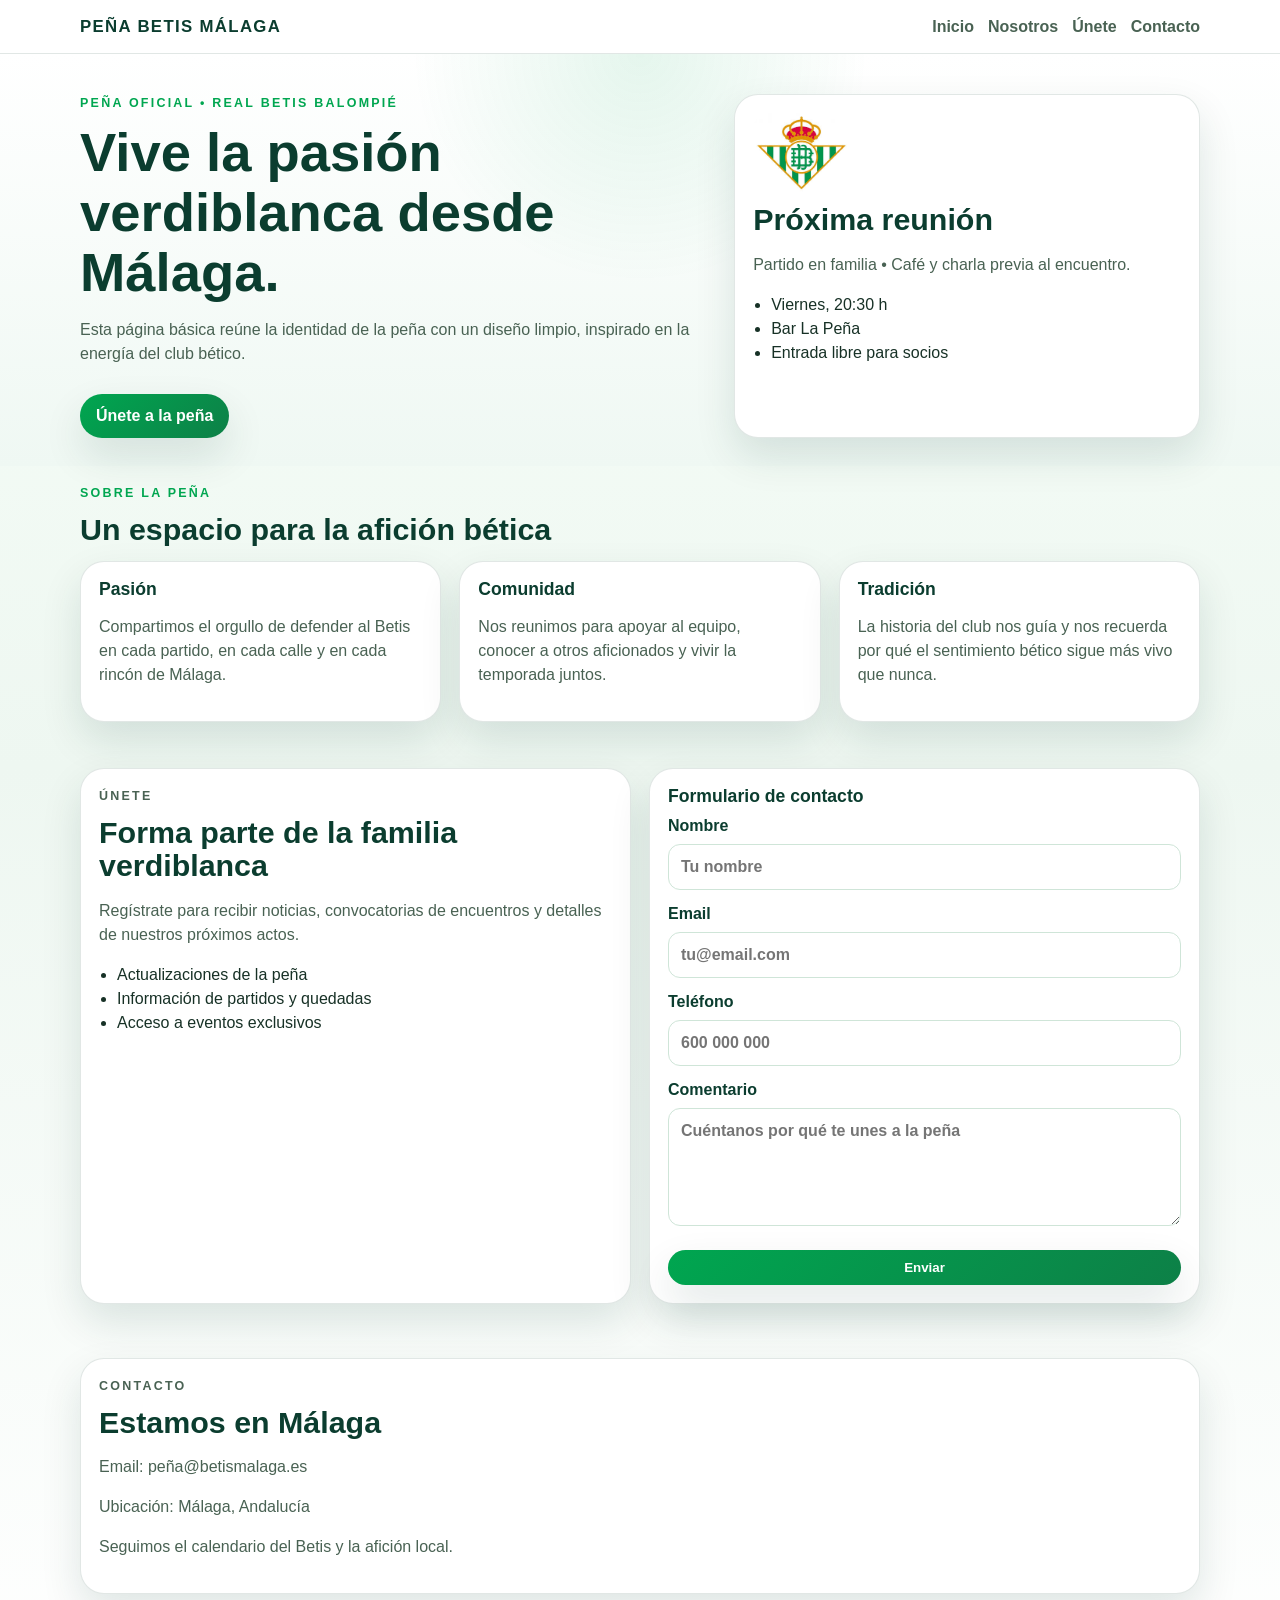
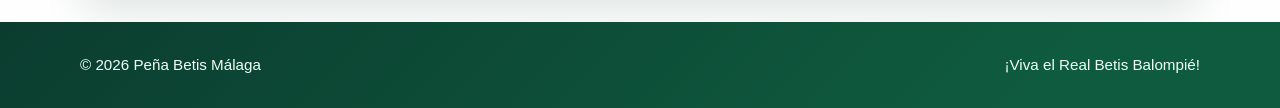
==== website/index.html @ f6883228 "subida web" ====
<!DOCTYPE html>
<html lang="es">
  <head>
    <meta charset="UTF-8" />
    <meta name="viewport" content="width=device-width, initial-scale=1.0" />
    <title>Peña Betis Málaga</title>
    <meta name="description" content="Una web básica para la peña del Real Betis Balompié en Málaga." />
    <link rel="stylesheet" href="styles.css" />
  </head>
  <body>
    <header class="site-header">
      <div class="wrap nav-bar">
        <a class="brand" href="#inicio">Peña Betis Málaga</a>
        <nav class="nav-links">
          <a href="#inicio">Inicio</a>
          <a href="#nosotros">Nosotros</a>
          <a href="#registro">Únete</a>
          <a href="#contacto">Contacto</a>
        </nav>
      </div>
    </header>

    <main>
      <section class="hero" id="inicio">
        <div class="wrap hero-grid">
          <article>
            <p class="eyebrow">Peña oficial • Real Betis Balompié</p>
            <h1>Vive la pasión verdiblanca desde Málaga.</h1>
            <p class="lede">
              Esta página básica reúne la identidad de la peña con un diseño limpio, inspirado en la
              energía del club bético.
            </p>
            <a class="btn" href="#registro">Únete a la peña</a>
          </article>

          <aside class="hero-card">
            <img src="images/logo_betis.jpeg" alt="Escudo del Real Betis" class="club-mark" />
            <h2>Próxima reunión</h2>
            <p>Partido en familia • Café y charla previa al encuentro.</p>
            <ul class="mini-list">
              <li>Viernes, 20:30 h</li>
              <li>Bar La Peña</li>
              <li>Entrada libre para socios</li>
            </ul>
          </aside>
        </div>
      </section>

      <section class="section" id="nosotros">
        <div class="wrap">
          <div class="section-heading">
            <p class="eyebrow">Sobre la peña</p>
            <h2>Un espacio para la afición bética</h2>
          </div>
          <div class="cards three-up">
            <article class="card">
              <h3>Pasión</h3>
              <p>Compartimos el orgullo de defender al Betis en cada partido, en cada calle y en cada rincón de Málaga.</p>
            </article>
            <article class="card">
              <h3>Comunidad</h3>
              <p>Nos reunimos para apoyar al equipo, conocer a otros aficionados y vivir la temporada juntos.</p>
            </article>
            <article class="card">
              <h3>Tradición</h3>
              <p>La historia del club nos guía y nos recuerda por qué el sentimiento bético sigue más vivo que nunca.</p>
            </article>
          </div>
        </div>
      </section>

      <section class="section alt" id="registro">
        <div class="wrap grid-2">
          <article class="card large-card">
            <p class="eyebrow">Únete</p>
            <h2>Forma parte de la familia verdiblanca</h2>
            <p>
              Regístrate para recibir noticias, convocatorias de encuentros y detalles de nuestros próximos actos.
            </p>
            <ul class="check-list">
              <li>Actualizaciones de la peña</li>
              <li>Información de partidos y quedadas</li>
              <li>Acceso a eventos exclusivos</li>
            </ul>
          </article>

          <article class="form-card">
            <h3>Formulario de contacto</h3>
            <form class="form-grid">
              <label>
                Nombre
                <input type="text" placeholder="Tu nombre" />
              </label>
              <label>
                Email
                <input type="email" placeholder="tu@email.com" />
              </label>
              <label>
                Teléfono
                <input type="tel" placeholder="600 000 000" />
              </label>
              <label>
                Comentario
                <textarea rows="4" placeholder="Cuéntanos por qué te unes a la peña"></textarea>
              </label>
              <button class="btn btn-full" type="submit">Enviar</button>
            </form>
          </article>
        </div>
      </section>

      <section class="section" id="contacto">
        <div class="wrap">
          <article class="card contact-card">
            <p class="eyebrow">Contacto</p>
            <h2>Estamos en Málaga</h2>
            <p>Email: peña@betismalaga.es</p>
            <p>Ubicación: Málaga, Andalucía</p>
            <p>Seguimos el calendario del Betis y la afición local.</p>
          </article>
        </div>
      </section>
    </main>

    <footer class="site-footer">
      <div class="wrap footer-row">
        <p>© 2026 Peña Betis Málaga</p>
        <p>¡Viva el Real Betis Balompié!</p>
      </div>
    </footer>
  </body>
</html>
---- website/styles.css ----
:root {
  color-scheme: light;
  --green: #00a650;
  --green-dark: #0b3d2f;
  --green-soft: #eafaf2;
  --text: #173126;
  --muted: #496253;
  --surface: #ffffff;
  --border: rgba(11, 61, 47, 0.12);
  --shadow: 0 18px 40px rgba(11, 61, 47, 0.12);
  font-family: Arial, Helvetica, sans-serif;
}

* { box-sizing: border-box; }

html { scroll-behavior: smooth; }

body {
  margin: 0;
  min-height: 100vh;
  background: linear-gradient(180deg, #f8fff9 0%, #eef7f1 45%, #ffffff 100%);
  color: var(--text);
  line-height: 1.5;
}

img { display: block; max-width: 100%; }

a { color: inherit; text-decoration: none; }

.wrap {
  width: min(1120px, calc(100% - 24px));
  margin: 0 auto;
}

.site-header {
  position: sticky;
  top: 0;
  z-index: 10;
  background: rgba(255, 255, 255, 0.92);
  border-bottom: 1px solid var(--border);
  backdrop-filter: blur(8px);
}

.nav-bar {
  display: flex;
  align-items: center;
  justify-content: space-between;
  gap: 16px;
  padding: 14px 0;
}

.brand {
  font-size: 1.05rem;
  font-weight: 800;
  letter-spacing: 0.08em;
  text-transform: uppercase;
  color: var(--green-dark);
}

.nav-links {
  display: flex;
  flex-wrap: wrap;
  justify-content: flex-end;
  gap: 14px;
  color: var(--muted);
  font-weight: 600;
}

.hero {
  padding: 40px 0 28px;
  background:
    radial-gradient(circle at top, rgba(0, 166, 80, 0.10), transparent 30%),
    linear-gradient(180deg, #ffffff 0%, #eff8f3 100%);
}

.hero-grid {
  display: grid;
  grid-template-columns: 1.15fr 0.85fr;
  gap: 24px;
  align-items: stretch;
}

.eyebrow {
  margin: 0 0 10px;
  color: var(--green);
  text-transform: uppercase;
  letter-spacing: 0.18em;
  font-size: 0.78rem;
  font-weight: 800;
}

h1, h2, h3 {
  line-height: 1.1;
  color: var(--green-dark);
}

h1 {
  margin: 0 0 12px;
  font-size: clamp(2rem, 5vw, 3.4rem);
}

h2 {
  margin: 0 0 8px;
  font-size: clamp(1.35rem, 4vw, 1.9rem);
}

h3 {
  margin: 0 0 8px;
  font-size: 1.1rem;
}

.lede, .card p, .contact-card p, .hero-card p, .large-card p {
  color: var(--muted);
}

.btn {
  display: inline-block;
  margin-top: 12px;
  padding: 10px 16px;
  border-radius: 999px;
  background: linear-gradient(135deg, var(--green), #0d8047);
  color: #fff;
  font-weight: 700;
  box-shadow: var(--shadow);
}

.btn-full { width: 100%; text-align: center; border: none; cursor: pointer; }

.hero-card,
.card,
.form-card {
  background: var(--surface);
  border: 1px solid var(--border);
  border-radius: 24px;
  box-shadow: var(--shadow);
}

.hero-card {
  padding: 18px;
}

.club-mark {
  width: 96px;
  border-radius: 18px;
  margin-bottom: 10px;
}

.mini-list,
.check-list {
  margin: 12px 0 0;
  padding-left: 18px;
  color: var(--text);
}

.section {
  padding: 18px 0 28px;
}

.section.alt {
  padding-bottom: 36px;
}

.section-heading {
  margin-bottom: 14px;
}

.cards {
  display: grid;
  gap: 18px;
}

.cards.three-up {
  grid-template-columns: repeat(3, 1fr);
}

.card {
  padding: 18px;
}

.grid-2 {
  display: grid;
  grid-template-columns: 1fr 1fr;
  gap: 18px;
}

.large-card {
  padding: 18px;
}

.form-card {
  padding: 18px;
}

.form-grid {
  display: grid;
  gap: 12px;
}

.form-grid label {
  display: grid;
  gap: 6px;
  font-weight: 700;
  color: var(--green-dark);
}

.form-grid input,
.form-grid textarea {
  width: 100%;
  border: 1px solid #cfe5d8;
  border-radius: 12px;
  padding: 10px 12px;
  font: inherit;
  color: var(--text);
  background: #fff;
}

.form-grid textarea { resize: vertical; }

.site-footer {
  background: linear-gradient(135deg, var(--green-dark), #0f5b3f 80%);
  color: #effff6;
}

.footer-row {
  display: flex;
  justify-content: space-between;
  gap: 12px;
  align-items: center;
  padding: 16px 0;
  font-size: 0.95rem;
}

@media (max-width: 920px) {
  .hero-grid,
  .grid-2,
  .cards.three-up {
    grid-template-columns: 1fr;
  }
}

@media (max-width: 680px) {
  .nav-bar,
  .footer-row {
    flex-direction: column;
    align-items: flex-start;
  }

  .nav-links {
    gap: 10px;
  }
}
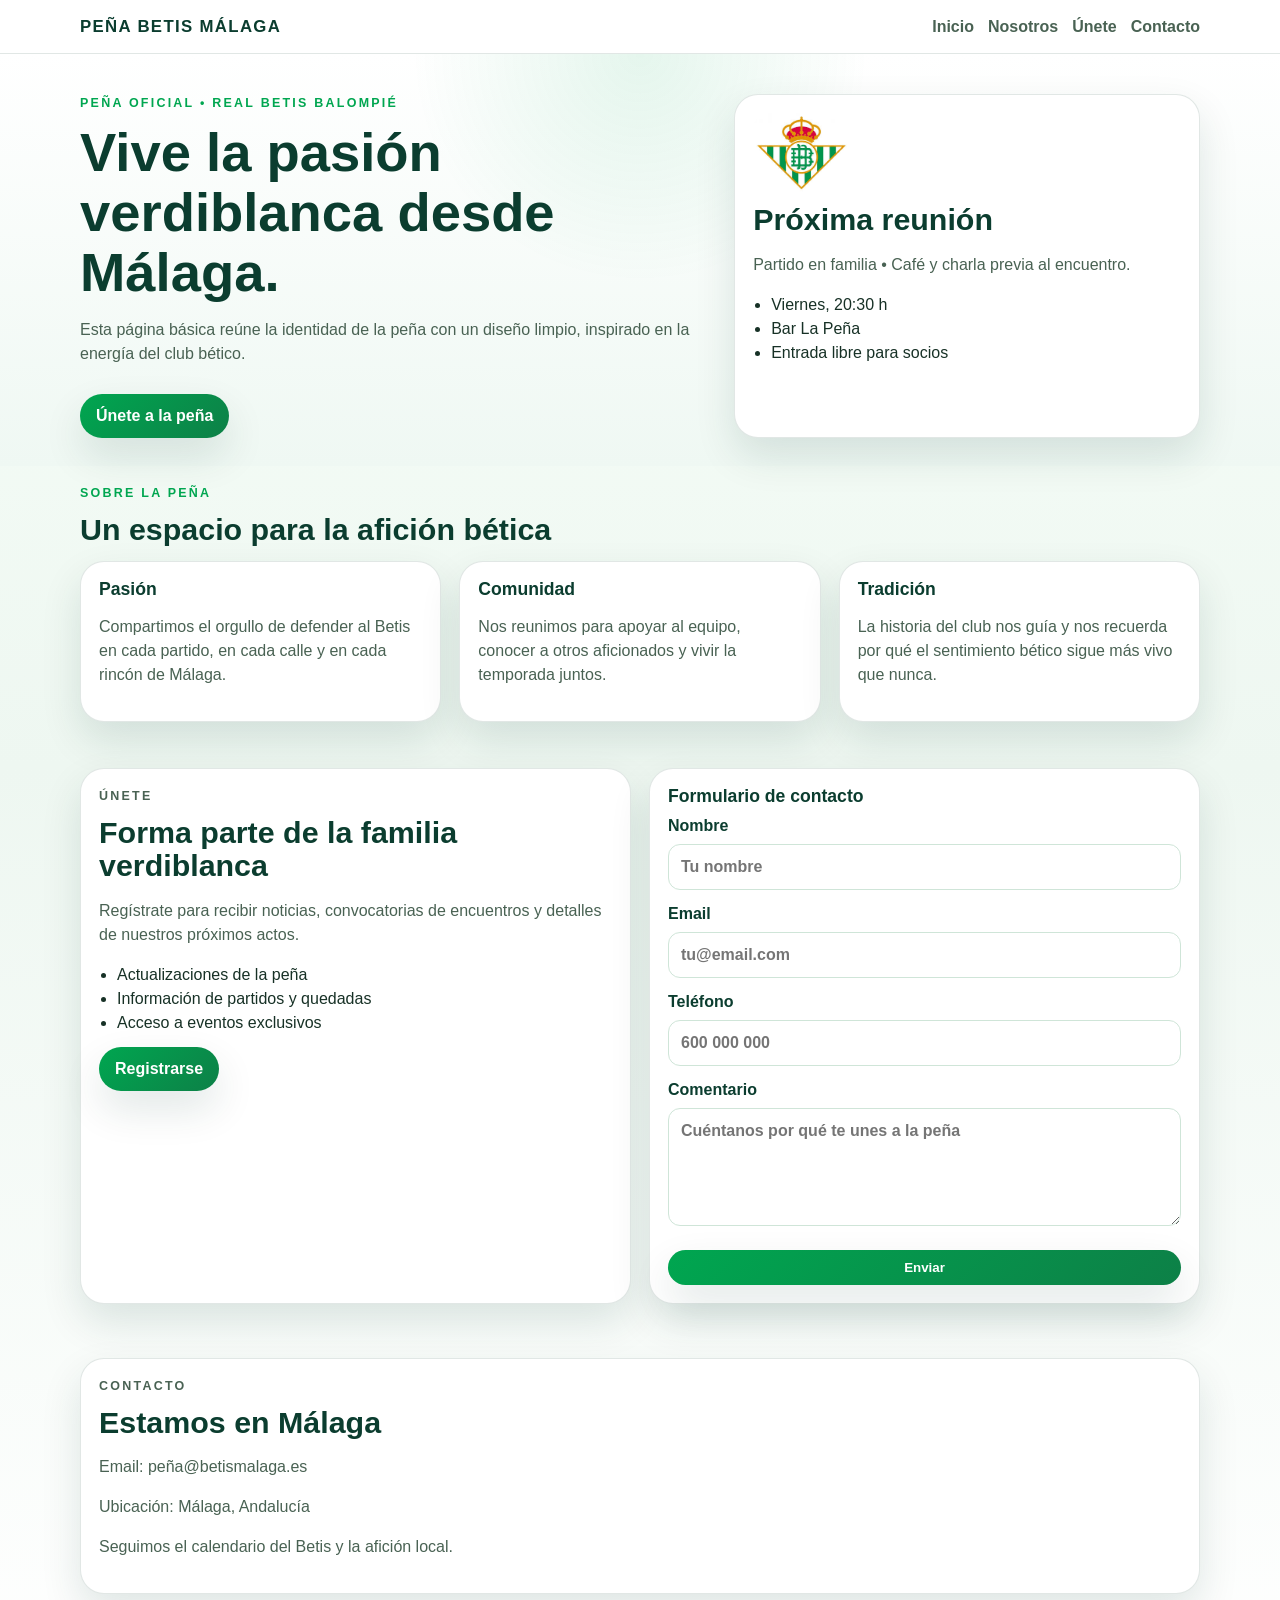
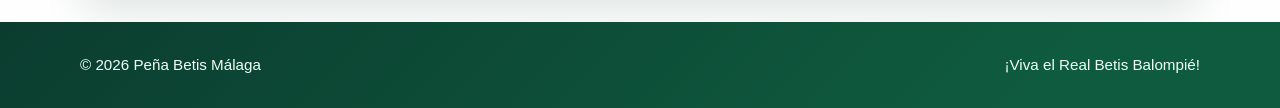
==== commit 758e5a01: "add sign in form" ====
--- a/website/index.html
+++ b/website/index.html
@@ -14,7 +14,7 @@
         <nav class="nav-links">
           <a href="#inicio">Inicio</a>
           <a href="#nosotros">Nosotros</a>
-          <a href="#registro">Únete</a>
+          <a href="https://t.co/wYWbbO3Bao" target="_blank" rel="noopener noreferrer">Únete</a>
           <a href="#contacto">Contacto</a>
         </nav>
       </div>
@@ -30,7 +30,7 @@
               Esta página básica reúne la identidad de la peña con un diseño limpio, inspirado en la
               energía del club bético.
             </p>
-            <a class="btn" href="#registro">Únete a la peña</a>
+            <a class="btn" href="https://t.co/wYWbbO3Bao" target="_blank" rel="noopener noreferrer">Únete a la peña</a>
           </article>
 
           <aside class="hero-card">
@@ -82,6 +82,7 @@
               <li>Información de partidos y quedadas</li>
               <li>Acceso a eventos exclusivos</li>
             </ul>
+            <a class="btn" href="https://t.co/wYWbbO3Bao" target="_blank" rel="noopener noreferrer">Registrarse</a>
           </article>
 
           <article class="form-card">
